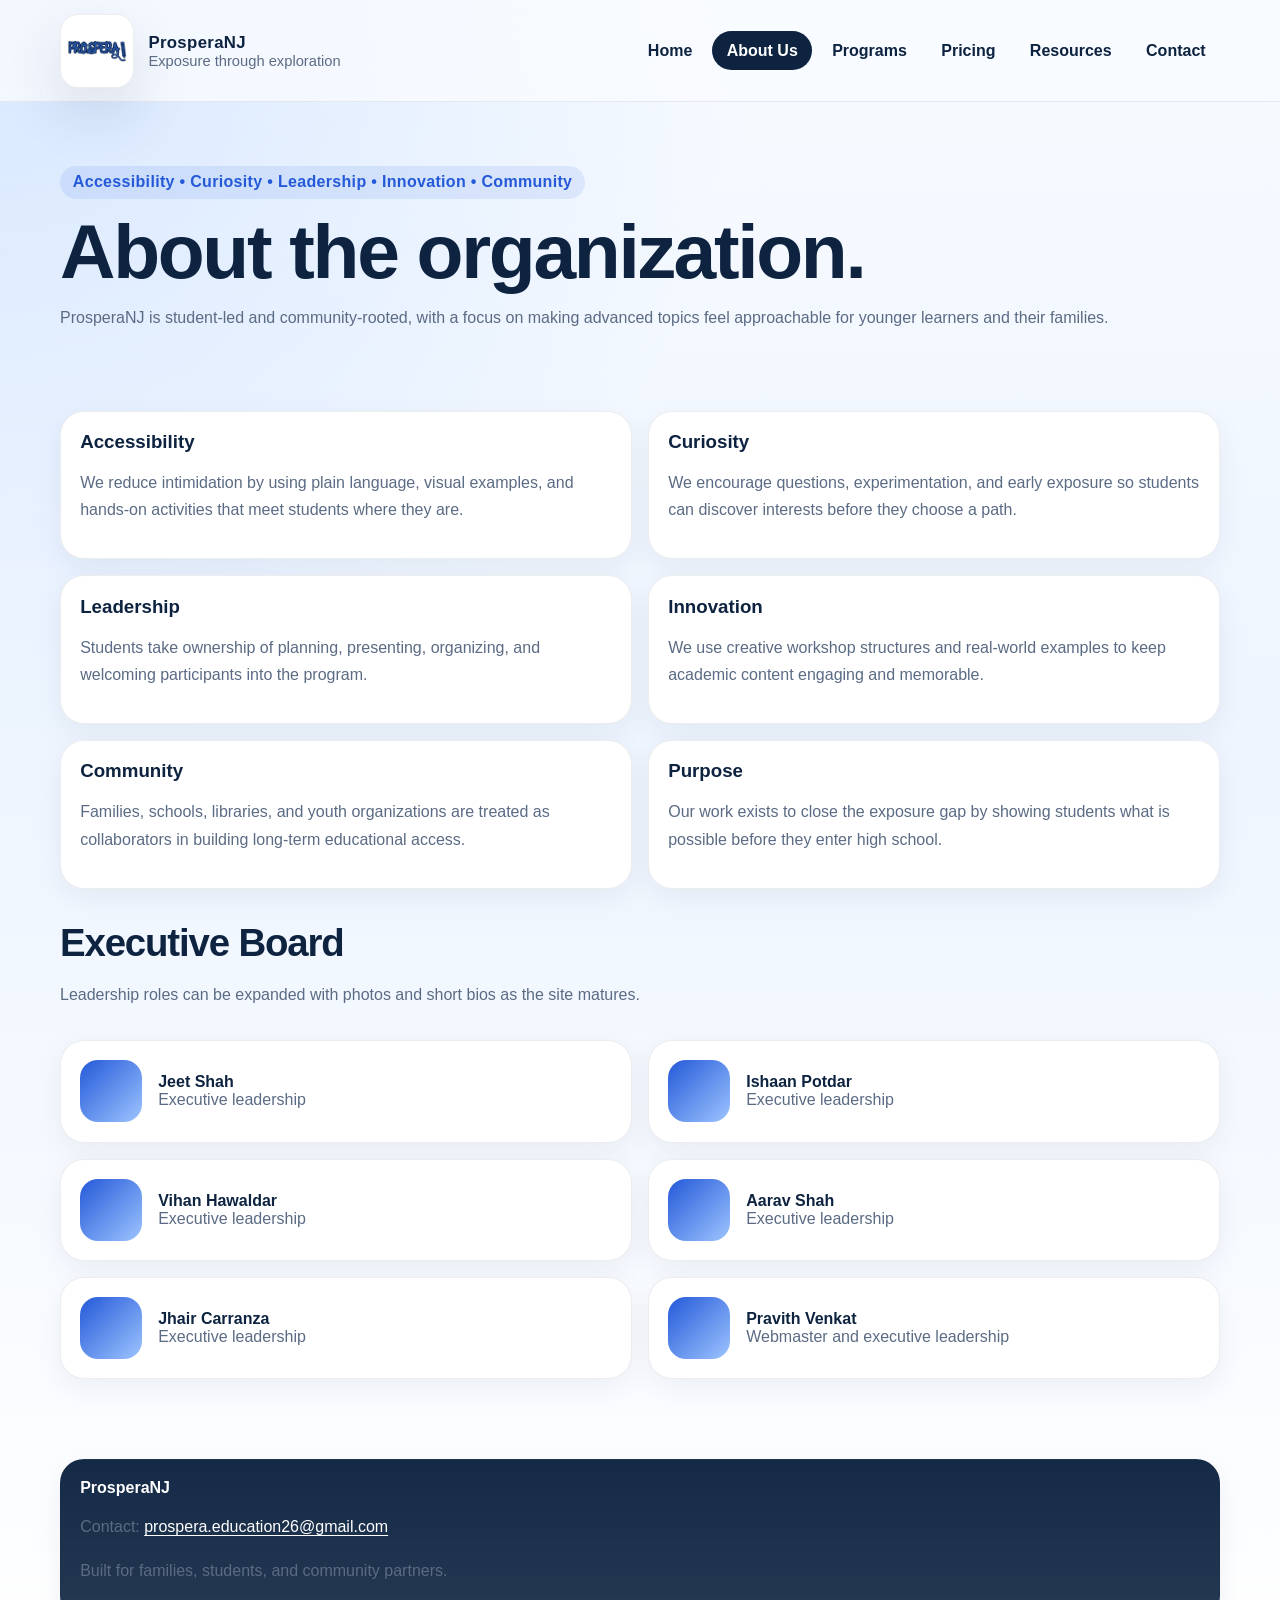
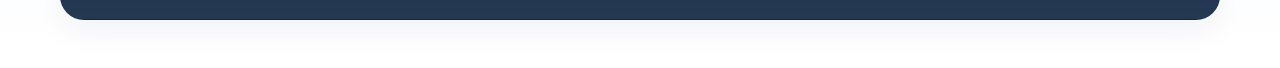
==== about.html @ 27439dd1 "Initial ProsperaNJ website" ====
<!doctype html>
<html lang="en">
  <head>
    <meta charset="utf-8" />
    <meta name="viewport" content="width=device-width, initial-scale=1" />
    <meta name="description" content="Learn about ProsperaNJ's values and executive board." />
    <meta name="theme-color" content="#0d2340" />
    <title>About Us | ProsperaNJ</title>
    <link rel="stylesheet" href="styles.css" />
    <link rel="icon" href="favicon/favicon.ico" />
    <link rel="icon" type="image/svg+xml" href="favicon/favicon.svg" />
    <link rel="apple-touch-icon" href="favicon/apple-touch-icon.png" />
    <link rel="manifest" href="favicon/site.webmanifest" />
  </head>
  <body>
    <a class="skip-link" href="#main">Skip to content</a>
    <header class="site-header">
      <div class="site-shell">
        <a class="brand" href="index.html" aria-label="ProsperaNJ home"><span class="brand-mark"><img src="prosperalogo.png" alt="ProsperaNJ logo" /></span><span class="brand-copy"><strong>ProsperaNJ</strong><span>Exposure through exploration</span></span></a>
        <nav class="nav" aria-label="Primary">
          <a href="index.html">Home</a><a href="about.html" aria-current="page">About Us</a><a href="programs.html">Programs</a><a href="pricing.html">Pricing</a><a href="resources.html">Resources</a><a href="contact.html">Contact</a>
        </nav>
      </div>
    </header>
    <main id="main">
      <section class="hero">
        <div class="site-shell">
          <div class="eyebrow">Accessibility • Curiosity • Leadership • Innovation • Community</div>
          <h1>About the organization.</h1>
          <p class="lead">ProsperaNJ is student-led and community-rooted, with a focus on making advanced topics feel approachable for younger learners and their families.</p>
        </div>
      </section>
      <section class="section">
        <div class="site-shell grid-2">
          <article class="card"><h3>Accessibility</h3><p>We reduce intimidation by using plain language, visual examples, and hands-on activities that meet students where they are.</p></article>
          <article class="card"><h3>Curiosity</h3><p>We encourage questions, experimentation, and early exposure so students can discover interests before they choose a path.</p></article>
          <article class="card"><h3>Leadership</h3><p>Students take ownership of planning, presenting, organizing, and welcoming participants into the program.</p></article>
          <article class="card"><h3>Innovation</h3><p>We use creative workshop structures and real-world examples to keep academic content engaging and memorable.</p></article>
          <article class="card"><h3>Community</h3><p>Families, schools, libraries, and youth organizations are treated as collaborators in building long-term educational access.</p></article>
          <article class="card"><h3>Purpose</h3><p>Our work exists to close the exposure gap by showing students what is possible before they enter high school.</p></article>
        </div>
      </section>
      <section class="section">
        <div class="site-shell">
          <div class="section-head"><div><h2 class="section-title">Executive Board</h2><p class="lead">Leadership roles can be expanded with photos and short bios as the site matures.</p></div></div>
          <div class="board-list">
            <article class="card person"><div class="avatar" aria-hidden="true"></div><div><strong>Jeet Shah</strong><span>Executive leadership</span></div></article>
            <article class="card person"><div class="avatar" aria-hidden="true"></div><div><strong>Ishaan Potdar</strong><span>Executive leadership</span></div></article>
            <article class="card person"><div class="avatar" aria-hidden="true"></div><div><strong>Vihan Hawaldar</strong><span>Executive leadership</span></div></article>
            <article class="card person"><div class="avatar" aria-hidden="true"></div><div><strong>Aarav Shah</strong><span>Executive leadership</span></div></article>
            <article class="card person"><div class="avatar" aria-hidden="true"></div><div><strong>Jhair Carranza</strong><span>Executive leadership</span></div></article>
            <article class="card person"><div class="avatar" aria-hidden="true"></div><div><strong>Pravith Venkat</strong><span>Webmaster and executive leadership</span></div></article>
          </div>
        </div>
      </section>
    </main>
    <footer class="footer">
      <div class="site-shell">
        <div class="card">
          <strong>ProsperaNJ</strong>
          <p>Contact: <a href="mailto:prospera.education26@gmail.com">prospera.education26@gmail.com</a></p>
          <p class="muted">Built for families, students, and community partners.</p>
        </div>
      </div>
    </footer>
  </body>
</html>
---- styles.css ----
:root {
  --navy: #0d2340;
  --royal: #2459d8;
  --sky: #9dc4ff;
  --mist: #eef5ff;
  --ink: #122033;
  --muted: #5b6b84;
  --line: rgba(13, 35, 64, 0.12);
  --card: #ffffff;
  --shadow: 0 24px 60px rgba(13, 35, 64, 0.12);
  --radius: 24px;
}

* {
  box-sizing: border-box;
}

html {
  scroll-behavior: smooth;
}

body {
  margin: 0;
  font-family: "Trebuchet MS", "Segoe UI", Arial, sans-serif;
  color: var(--ink);
  background:
    radial-gradient(circle at top left, rgba(157, 196, 255, 0.35), transparent 36%),
    linear-gradient(180deg, #f8fbff 0%, #eef5ff 45%, #ffffff 100%);
}

a {
  color: inherit;
  text-decoration: none;
}

img {
  max-width: 100%;
  display: block;
}

.skip-link {
  position: absolute;
  left: -999px;
  top: 1rem;
  background: var(--navy);
  color: white;
  padding: 0.75rem 1rem;
  border-radius: 999px;
  z-index: 1000;
}

.skip-link:focus {
  left: 1rem;
}

.site-shell {
  width: min(1160px, calc(100% - 2rem));
  margin: 0 auto;
}

.site-header {
  position: sticky;
  top: 0;
  z-index: 20;
  backdrop-filter: blur(18px);
  background: rgba(248, 251, 255, 0.84);
  border-bottom: 1px solid rgba(13, 35, 64, 0.08);
}

.site-header .site-shell {
  display: flex;
  align-items: center;
  justify-content: space-between;
  gap: 1rem;
  padding: 0.85rem 0;
}

.brand {
  display: flex;
  align-items: center;
  gap: 0.9rem;
  min-width: 0;
}

.brand-mark {
  width: 74px;
  height: 74px;
  border-radius: 18px;
  background: white;
  box-shadow: var(--shadow);
  padding: 0.35rem;
  border: 1px solid rgba(13, 35, 64, 0.08);
}

.brand-mark img {
  width: 100%;
  height: 100%;
  object-fit: contain;
}

.brand-copy {
  min-width: 0;
}

.brand-copy strong {
  display: block;
  font-size: 1.05rem;
  letter-spacing: 0.02em;
  color: var(--navy);
}

.brand-copy span {
  display: block;
  font-size: 0.92rem;
  color: var(--muted);
}

.nav {
  display: flex;
  flex-wrap: wrap;
  gap: 0.35rem;
  justify-content: flex-end;
}

.nav a {
  padding: 0.65rem 0.9rem;
  border-radius: 999px;
  color: var(--navy);
  font-weight: 700;
}

.nav a[aria-current="page"],
.nav a:hover,
.nav a:focus-visible {
  background: var(--navy);
  color: white;
  outline: none;
}

.hero {
  padding: 4rem 0 2rem;
}

.hero-grid {
  display: grid;
  grid-template-columns: minmax(0, 1.3fr) minmax(300px, 0.9fr);
  gap: 1.5rem;
  align-items: center;
}

.eyebrow {
  display: inline-flex;
  align-items: center;
  gap: 0.45rem;
  padding: 0.45rem 0.8rem;
  border-radius: 999px;
  background: rgba(36, 89, 216, 0.1);
  color: var(--royal);
  font-weight: 700;
  letter-spacing: 0.02em;
  margin-bottom: 1rem;
}

.hero h1,
.section-title {
  font-family: "Arial Rounded MT Bold", "Trebuchet MS", sans-serif;
  letter-spacing: -0.03em;
  color: var(--navy);
}

.hero h1 {
  margin: 0 0 1rem;
  font-size: clamp(2.7rem, 6vw, 5rem);
  line-height: 0.95;
}

.hero p,
.lead,
.card p,
.content p,
.content li,
.muted {
  color: var(--muted);
  line-height: 1.7;
}

.hero-actions {
  display: flex;
  flex-wrap: wrap;
  gap: 0.75rem;
  margin-top: 1.5rem;
}

.button {
  display: inline-flex;
  align-items: center;
  justify-content: center;
  min-height: 48px;
  padding: 0.85rem 1.2rem;
  border-radius: 999px;
  border: 1px solid transparent;
  font-weight: 800;
  transition: transform 0.18s ease, box-shadow 0.18s ease, background 0.18s ease;
}

.button:hover,
.button:focus-visible {
  transform: translateY(-1px);
  outline: none;
}

.button.primary {
  background: var(--royal);
  color: white;
  box-shadow: 0 16px 30px rgba(36, 89, 216, 0.22);
}

.button.secondary {
  background: white;
  color: var(--navy);
  border-color: var(--line);
}

.hero-panel {
  background: linear-gradient(180deg, rgba(255, 255, 255, 0.96), rgba(238, 245, 255, 0.92));
  border: 1px solid rgba(13, 35, 64, 0.08);
  border-radius: 30px;
  box-shadow: var(--shadow);
  padding: 1.4rem;
}

.stat-grid {
  display: grid;
  grid-template-columns: repeat(2, minmax(0, 1fr));
  gap: 0.85rem;
}

.stat {
  background: white;
  border-radius: 20px;
  padding: 1rem;
  border: 1px solid rgba(13, 35, 64, 0.08);
}

.stat strong {
  display: block;
  font-size: 1.6rem;
  color: var(--navy);
}

.stat span {
  color: var(--muted);
}

.section {
  padding: 2rem 0 0;
}

.section-title {
  font-size: clamp(1.8rem, 3vw, 3rem);
  margin: 0 0 0.5rem;
}

.section-head {
  display: flex;
  justify-content: space-between;
  gap: 1rem;
  align-items: end;
  margin-bottom: 1rem;
}

.grid-3,
.grid-2 {
  display: grid;
  gap: 1rem;
}

.grid-3 {
  grid-template-columns: repeat(3, minmax(0, 1fr));
}

.grid-2 {
  grid-template-columns: repeat(2, minmax(0, 1fr));
}

.card {
  background: var(--card);
  border-radius: var(--radius);
  padding: 1.2rem;
  border: 1px solid rgba(13, 35, 64, 0.08);
  box-shadow: 0 10px 30px rgba(13, 35, 64, 0.06);
}

.card h3,
.card h4 {
  margin-top: 0;
  margin-bottom: 0.6rem;
  color: var(--navy);
}

.card .badge {
  display: inline-flex;
  margin-bottom: 0.8rem;
  padding: 0.3rem 0.55rem;
  border-radius: 999px;
  background: var(--mist);
  color: var(--royal);
  font-size: 0.8rem;
  font-weight: 800;
}

.timeline,
.bullets {
  display: grid;
  gap: 0.75rem;
}

.timeline article,
.bullet-item {
  padding: 1rem 1.05rem;
  border-radius: 18px;
  background: rgba(255, 255, 255, 0.82);
  border: 1px solid rgba(13, 35, 64, 0.08);
}

.bullet-item strong {
  display: block;
  color: var(--navy);
  margin-bottom: 0.35rem;
}

.board-list {
  display: grid;
  grid-template-columns: repeat(2, minmax(0, 1fr));
  gap: 1rem;
}

.person {
  display: flex;
  align-items: center;
  gap: 1rem;
}

.avatar {
  width: 62px;
  height: 62px;
  border-radius: 18px;
  background: linear-gradient(135deg, var(--royal), var(--sky));
  flex: 0 0 auto;
}

.person strong {
  display: block;
  color: var(--navy);
}

.person span {
  color: var(--muted);
}

.form {
  display: grid;
  gap: 1rem;
}

.field-group {
  display: grid;
  gap: 0.4rem;
}

label {
  font-weight: 700;
  color: var(--navy);
}

input,
select,
textarea {
  width: 100%;
  min-height: 48px;
  border-radius: 14px;
  border: 1px solid rgba(13, 35, 64, 0.18);
  background: white;
  padding: 0.85rem 0.95rem;
  font: inherit;
  color: var(--ink);
}

textarea {
  min-height: 140px;
  resize: vertical;
}

input:focus,
select:focus,
textarea:focus {
  outline: 3px solid rgba(36, 89, 216, 0.18);
  border-color: var(--royal);
}

.footer {
  margin-top: 3rem;
  padding: 2rem 0 3rem;
  color: var(--muted);
}

.footer .card {
  background: linear-gradient(180deg, rgba(13, 35, 64, 0.97), rgba(13, 35, 64, 0.9));
  color: white;
}

.footer a {
  color: white;
  text-decoration: underline;
  text-underline-offset: 0.2em;
}

.resource-links {
  display: grid;
  gap: 0.75rem;
}

.resource-link {
  display: flex;
  justify-content: space-between;
  gap: 1rem;
  align-items: center;
  padding: 1rem 1.05rem;
  border-radius: 18px;
  border: 1px solid rgba(13, 35, 64, 0.08);
  background: white;
}

@media (max-width: 940px) {
  .hero-grid,
  .grid-3,
  .grid-2,
  .board-list {
    grid-template-columns: 1fr;
  }

  .section-head,
  .site-header .site-shell {
    flex-direction: column;
    align-items: flex-start;
  }

  .nav {
    justify-content: flex-start;
  }
}

@media (max-width: 640px) {
  .site-shell {
    width: min(100% - 1rem, 1160px);
  }

  .site-header .site-shell {
    width: min(100% - 1rem, 1160px);
  }

  .nav {
    display: grid;
    grid-template-columns: repeat(3, minmax(0, 1fr));
    width: 100%;
  }

  .nav a {
    text-align: center;
    padding-inline: 0.5rem;
  }

  .hero {
    padding-top: 2rem;
  }

  .hero h1 {
    font-size: clamp(2.3rem, 12vw, 3.5rem);
  }

  .brand-mark {
    width: 62px;
    height: 62px;
  }

  .resource-link {
    flex-direction: column;
    align-items: flex-start;
  }
}
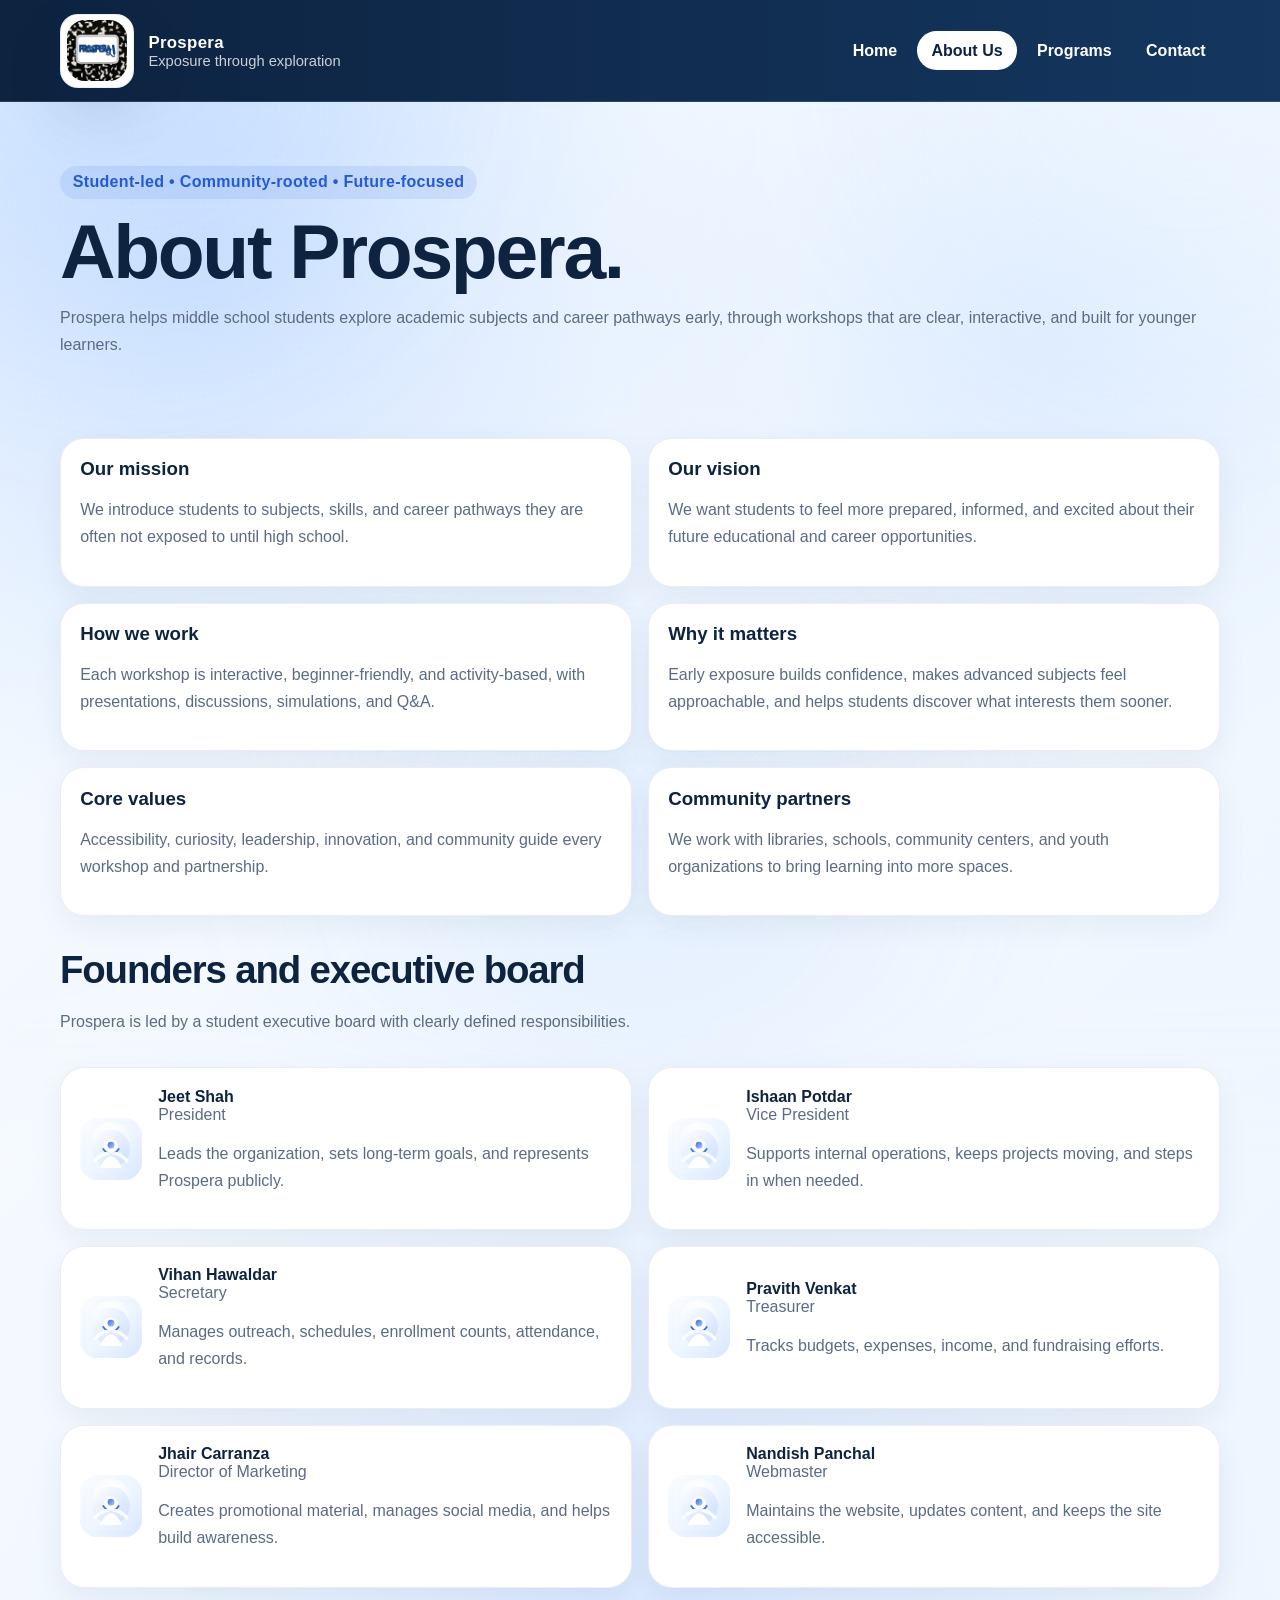
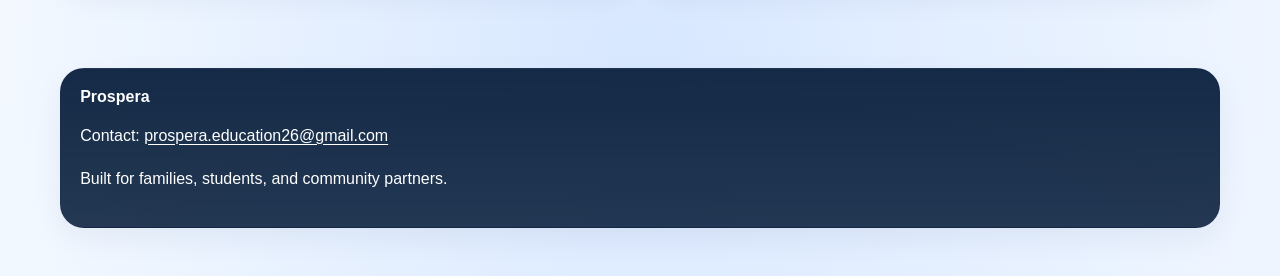
==== commit 9ac994cb: "Polish Prospera for production" ====
--- a/about.html
+++ b/about.html
@@ -3,9 +3,9 @@
   <head>
     <meta charset="utf-8" />
     <meta name="viewport" content="width=device-width, initial-scale=1" />
-    <meta name="description" content="Learn about ProsperaNJ's values and executive board." />
+    <meta name="description" content="Learn about Prospera's mission, values, founders, and executive board." />
     <meta name="theme-color" content="#0d2340" />
-    <title>About Us | ProsperaNJ</title>
+    <title>About Us | Prospera</title>
     <link rel="stylesheet" href="styles.css" />
     <link rel="icon" href="favicon/favicon.ico" />
     <link rel="icon" type="image/svg+xml" href="favicon/favicon.svg" />
@@ -16,40 +16,40 @@
     <a class="skip-link" href="#main">Skip to content</a>
     <header class="site-header">
       <div class="site-shell">
-        <a class="brand" href="index.html" aria-label="ProsperaNJ home"><span class="brand-mark"><img src="prosperalogo.png" alt="ProsperaNJ logo" /></span><span class="brand-copy"><strong>ProsperaNJ</strong><span>Exposure through exploration</span></span></a>
+        <a class="brand" href="index.html" aria-label="Prospera home"><span class="brand-mark"><img src="logo.jpeg" alt="Prospera logo" /></span><span class="brand-copy"><strong>Prospera</strong><span>Exposure through exploration</span></span></a>
         <nav class="nav" aria-label="Primary">
-          <a href="index.html">Home</a><a href="about.html" aria-current="page">About Us</a><a href="programs.html">Programs</a><a href="pricing.html">Pricing</a><a href="resources.html">Resources</a><a href="contact.html">Contact</a>
+          <a href="index.html">Home</a><a href="about.html" aria-current="page">About Us</a><a href="programs.html">Programs</a><a href="contact.html">Contact</a>
         </nav>
       </div>
     </header>
     <main id="main">
       <section class="hero">
         <div class="site-shell">
-          <div class="eyebrow">Accessibility • Curiosity • Leadership • Innovation • Community</div>
-          <h1>About the organization.</h1>
-          <p class="lead">ProsperaNJ is student-led and community-rooted, with a focus on making advanced topics feel approachable for younger learners and their families.</p>
+          <div class="eyebrow">Student-led • Community-rooted • Future-focused</div>
+          <h1>About Prospera.</h1>
+          <p class="lead">Prospera helps middle school students explore academic subjects and career pathways early, through workshops that are clear, interactive, and built for younger learners.</p>
         </div>
       </section>
       <section class="section">
         <div class="site-shell grid-2">
-          <article class="card"><h3>Accessibility</h3><p>We reduce intimidation by using plain language, visual examples, and hands-on activities that meet students where they are.</p></article>
-          <article class="card"><h3>Curiosity</h3><p>We encourage questions, experimentation, and early exposure so students can discover interests before they choose a path.</p></article>
-          <article class="card"><h3>Leadership</h3><p>Students take ownership of planning, presenting, organizing, and welcoming participants into the program.</p></article>
-          <article class="card"><h3>Innovation</h3><p>We use creative workshop structures and real-world examples to keep academic content engaging and memorable.</p></article>
-          <article class="card"><h3>Community</h3><p>Families, schools, libraries, and youth organizations are treated as collaborators in building long-term educational access.</p></article>
-          <article class="card"><h3>Purpose</h3><p>Our work exists to close the exposure gap by showing students what is possible before they enter high school.</p></article>
+          <article class="card"><h3>Our mission</h3><p>We introduce students to subjects, skills, and career pathways they are often not exposed to until high school.</p></article>
+          <article class="card"><h3>Our vision</h3><p>We want students to feel more prepared, informed, and excited about their future educational and career opportunities.</p></article>
+          <article class="card"><h3>How we work</h3><p>Each workshop is interactive, beginner-friendly, and activity-based, with presentations, discussions, simulations, and Q&amp;A.</p></article>
+          <article class="card"><h3>Why it matters</h3><p>Early exposure builds confidence, makes advanced subjects feel approachable, and helps students discover what interests them sooner.</p></article>
+          <article class="card"><h3>Core values</h3><p>Accessibility, curiosity, leadership, innovation, and community guide every workshop and partnership.</p></article>
+          <article class="card"><h3>Community partners</h3><p>We work with libraries, schools, community centers, and youth organizations to bring learning into more spaces.</p></article>
         </div>
       </section>
       <section class="section">
         <div class="site-shell">
-          <div class="section-head"><div><h2 class="section-title">Executive Board</h2><p class="lead">Leadership roles can be expanded with photos and short bios as the site matures.</p></div></div>
+          <div class="section-head"><div><h2 class="section-title">Founders and executive board</h2><p class="lead">Prospera is led by a student executive board with clearly defined responsibilities.</p></div></div>
           <div class="board-list">
-            <article class="card person"><div class="avatar" aria-hidden="true"></div><div><strong>Jeet Shah</strong><span>Executive leadership</span></div></article>
-            <article class="card person"><div class="avatar" aria-hidden="true"></div><div><strong>Ishaan Potdar</strong><span>Executive leadership</span></div></article>
-            <article class="card person"><div class="avatar" aria-hidden="true"></div><div><strong>Vihan Hawaldar</strong><span>Executive leadership</span></div></article>
-            <article class="card person"><div class="avatar" aria-hidden="true"></div><div><strong>Aarav Shah</strong><span>Executive leadership</span></div></article>
-            <article class="card person"><div class="avatar" aria-hidden="true"></div><div><strong>Jhair Carranza</strong><span>Executive leadership</span></div></article>
-            <article class="card person"><div class="avatar" aria-hidden="true"></div><div><strong>Pravith Venkat</strong><span>Webmaster and executive leadership</span></div></article>
+            <article class="card person"><div class="avatar"><img src="assets/portrait-placeholder.svg" alt="Placeholder portrait for Jeet Shah" /></div><div><strong>Jeet Shah</strong><span>President</span><p class="muted">Leads the organization, sets long-term goals, and represents Prospera publicly.</p></div></article>
+            <article class="card person"><div class="avatar"><img src="assets/portrait-placeholder.svg" alt="Placeholder portrait for Ishaan Potdar" /></div><div><strong>Ishaan Potdar</strong><span>Vice President</span><p class="muted">Supports internal operations, keeps projects moving, and steps in when needed.</p></div></article>
+            <article class="card person"><div class="avatar"><img src="assets/portrait-placeholder.svg" alt="Placeholder portrait for Vihan Hawaldar" /></div><div><strong>Vihan Hawaldar</strong><span>Secretary</span><p class="muted">Manages outreach, schedules, enrollment counts, attendance, and records.</p></div></article>
+            <article class="card person"><div class="avatar"><img src="assets/portrait-placeholder.svg" alt="Placeholder portrait for Pravith Venkat" /></div><div><strong>Pravith Venkat</strong><span>Treasurer</span><p class="muted">Tracks budgets, expenses, income, and fundraising efforts.</p></div></article>
+            <article class="card person"><div class="avatar"><img src="assets/portrait-placeholder.svg" alt="Placeholder portrait for Jhair Carranza" /></div><div><strong>Jhair Carranza</strong><span>Director of Marketing</span><p class="muted">Creates promotional material, manages social media, and helps build awareness.</p></div></article>
+            <article class="card person"><div class="avatar"><img src="assets/portrait-placeholder.svg" alt="Placeholder portrait for Nandish Panchal" /></div><div><strong>Nandish Panchal</strong><span>Webmaster</span><p class="muted">Maintains the website, updates content, and keeps the site accessible.</p></div></article>
           </div>
         </div>
       </section>
@@ -57,7 +57,7 @@
     <footer class="footer">
       <div class="site-shell">
         <div class="card">
-          <strong>ProsperaNJ</strong>
+          <strong>Prospera</strong>
           <p>Contact: <a href="mailto:prospera.education26@gmail.com">prospera.education26@gmail.com</a></p>
           <p class="muted">Built for families, students, and community partners.</p>
         </div>
--- a/styles.css
+++ b/styles.css
@@ -24,8 +24,71 @@
   font-family: "Trebuchet MS", "Segoe UI", Arial, sans-serif;
   color: var(--ink);
   background:
-    radial-gradient(circle at top left, rgba(157, 196, 255, 0.35), transparent 36%),
-    linear-gradient(180deg, #f8fbff 0%, #eef5ff 45%, #ffffff 100%);
+    radial-gradient(circle at 16% 14%, rgba(157, 196, 255, 0.45), transparent 30%),
+    radial-gradient(circle at 82% 18%, rgba(220, 235, 255, 0.95), transparent 24%),
+    radial-gradient(circle at 50% 88%, rgba(180, 210, 255, 0.42), transparent 36%),
+    linear-gradient(135deg, #ffffff 0%, #f4f9ff 42%, #eef5ff 100%);
+  position: relative;
+  isolation: isolate;
+  overflow-x: hidden;
+}
+
+body::before,
+body::after {
+  content: "";
+  position: fixed;
+  inset: -18vh -10vw;
+  pointer-events: none;
+  z-index: -2;
+}
+
+body::before {
+  background:
+    radial-gradient(circle at 18% 18%, rgba(157, 196, 255, 0.55), transparent 24%),
+    radial-gradient(circle at 84% 18%, rgba(235, 243, 255, 0.92), transparent 22%),
+    radial-gradient(circle at 50% 80%, rgba(180, 210, 255, 0.42), transparent 30%),
+    linear-gradient(135deg, rgba(157, 196, 255, 0.18), rgba(220, 235, 255, 0.18) 45%, rgba(238, 245, 255, 0.16));
+  filter: saturate(1.08) contrast(1.04) blur(42px);
+  opacity: 0.62;
+  transform: translate3d(0, 0, 0) scale(1.05);
+  animation: grainient-drift 22s ease-in-out infinite alternate;
+}
+
+body::after {
+  z-index: -1;
+  inset: 0;
+  background-image:
+    radial-gradient(rgba(255, 255, 255, 0.16) 0.9px, transparent 0.9px),
+    radial-gradient(rgba(13, 35, 64, 0.035) 0.9px, transparent 0.9px);
+  background-size: 6px 6px, 9px 9px;
+  background-position: 0 0, 2px 3px;
+  mix-blend-mode: soft-light;
+  opacity: 0.24;
+  animation: grainient-noise 9s steps(2) infinite;
+}
+
+@keyframes grainient-drift {
+  0% {
+    transform: translate3d(-1.2%, -0.8%, 0) scale(1.04) rotate(-1deg);
+    background-position: 0% 0%, 100% 0%, 50% 100%, 0% 0%;
+  }
+  50% {
+    transform: translate3d(1.6%, 0.9%, 0) scale(1.08) rotate(1deg);
+    background-position: 15% 8%, 84% 18%, 55% 82%, 100% 100%;
+  }
+  100% {
+    transform: translate3d(-0.6%, 1.3%, 0) scale(1.06) rotate(0deg);
+    background-position: 6% 12%, 90% 10%, 45% 92%, 30% 60%;
+  }
+}
+
+@keyframes grainient-noise {
+  0% {
+    transform: translate3d(0, 0, 0);
+  }
+  100% {
+    transform: translate3d(3px, -2px, 0);
+  }
 }
 
 a {
@@ -63,8 +126,8 @@
   top: 0;
   z-index: 20;
   backdrop-filter: blur(18px);
-  background: rgba(248, 251, 255, 0.84);
-  border-bottom: 1px solid rgba(13, 35, 64, 0.08);
+  background: linear-gradient(90deg, #0d2340 0%, #14365f 100%);
+  border-bottom: 1px solid rgba(255, 255, 255, 0.12);
 }
 
 .site-header .site-shell {
@@ -86,6 +149,7 @@
   width: 74px;
   height: 74px;
   border-radius: 18px;
+  overflow: hidden;
   background: white;
   box-shadow: var(--shadow);
   padding: 0.35rem;
@@ -96,6 +160,7 @@
   width: 100%;
   height: 100%;
   object-fit: contain;
+  border-radius: inherit;
 }
 
 .brand-copy {
@@ -106,13 +171,13 @@
   display: block;
   font-size: 1.05rem;
   letter-spacing: 0.02em;
-  color: var(--navy);
+  color: white;
 }
 
 .brand-copy span {
   display: block;
   font-size: 0.92rem;
-  color: var(--muted);
+  color: rgba(255, 255, 255, 0.78);
 }
 
 .nav {
@@ -125,15 +190,15 @@
 .nav a {
   padding: 0.65rem 0.9rem;
   border-radius: 999px;
-  color: var(--navy);
+  color: white;
   font-weight: 700;
 }
 
 .nav a[aria-current="page"],
 .nav a:hover,
 .nav a:focus-visible {
-  background: var(--navy);
-  color: white;
+  background: white;
+  color: var(--navy);
   outline: none;
 }
 
@@ -203,6 +268,47 @@
   transition: transform 0.18s ease, box-shadow 0.18s ease, background 0.18s ease;
 }
 
+.specular-button {
+  position: relative;
+  overflow: hidden;
+  isolation: isolate;
+  background:
+    radial-gradient(circle at var(--spec-x, 50%) var(--spec-y, 35%), rgba(255, 255, 255, var(--spec-glow, 0.22)) 0%, rgba(255, 255, 255, 0) 42%),
+    linear-gradient(145deg, #4d6fa8 0%, #102743 100%);
+  border: 1px solid rgba(255, 255, 255, 0.18);
+  box-shadow:
+    inset 0 1px 0 rgba(255, 255, 255, 0.22),
+    inset 0 -1px 0 rgba(13, 35, 64, 0.35),
+    0 16px 34px rgba(13, 35, 64, 0.24);
+  color: white;
+}
+
+.specular-button::before {
+  content: "";
+  position: absolute;
+  inset: 0;
+  background:
+    linear-gradient(135deg, rgba(255, 255, 255, 0.22) 0%, rgba(255, 255, 255, 0.06) 16%, rgba(255, 255, 255, 0) 36%),
+    linear-gradient(180deg, rgba(255, 255, 255, 0.12), transparent 45%);
+  opacity: 0.9;
+  pointer-events: none;
+  mix-blend-mode: screen;
+}
+
+.specular-button::after {
+  content: "";
+  position: absolute;
+  inset: 1px;
+  border-radius: inherit;
+  border: 1px solid rgba(255, 255, 255, 0.14);
+  pointer-events: none;
+}
+
+.specular-button:hover,
+.specular-button:focus-visible {
+  transform: translateY(-1px);
+}
+
 .button:hover,
 .button:focus-visible {
   transform: translateY(-1px);
@@ -222,11 +328,19 @@
 }
 
 .hero-panel {
-  background: linear-gradient(180deg, rgba(255, 255, 255, 0.96), rgba(238, 245, 255, 0.92));
+  background: linear-gradient(180deg, #ffffff 0%, #f6faff 100%);
   border: 1px solid rgba(13, 35, 64, 0.08);
   border-radius: 30px;
   box-shadow: var(--shadow);
   padding: 1.4rem;
+}
+
+.hero-panel,
+.card,
+.timeline article,
+.bullet-item,
+.resource-link {
+  backdrop-filter: saturate(1.02);
 }
 
 .stat-grid {
@@ -345,8 +459,16 @@
   width: 62px;
   height: 62px;
   border-radius: 18px;
-  background: linear-gradient(135deg, var(--royal), var(--sky));
+  overflow: hidden;
+  background: linear-gradient(135deg, #eef5ff, #d9e8ff);
   flex: 0 0 auto;
+}
+
+.avatar img {
+  width: 100%;
+  height: 100%;
+  object-fit: cover;
+  display: block;
 }
 
 .person strong {
@@ -409,10 +531,35 @@
   color: white;
 }
 
+.footer .card p,
+.footer .card .muted,
+.footer .card strong {
+  color: white;
+}
+
 .footer a {
   color: white;
   text-decoration: underline;
   text-underline-offset: 0.2em;
+}
+
+.saved-inquiries-actions {
+  display: flex;
+  flex-wrap: wrap;
+  gap: 0.9rem;
+  margin: 1rem 0 1.1rem;
+}
+
+.saved-inquiries-list {
+  display: grid;
+  gap: 0.85rem;
+  margin-top: 0.9rem;
+}
+
+.saved-inquiries-meta {
+  display: grid;
+  gap: 0.85rem;
+  margin-top: 1rem;
 }
 
 .resource-links {
